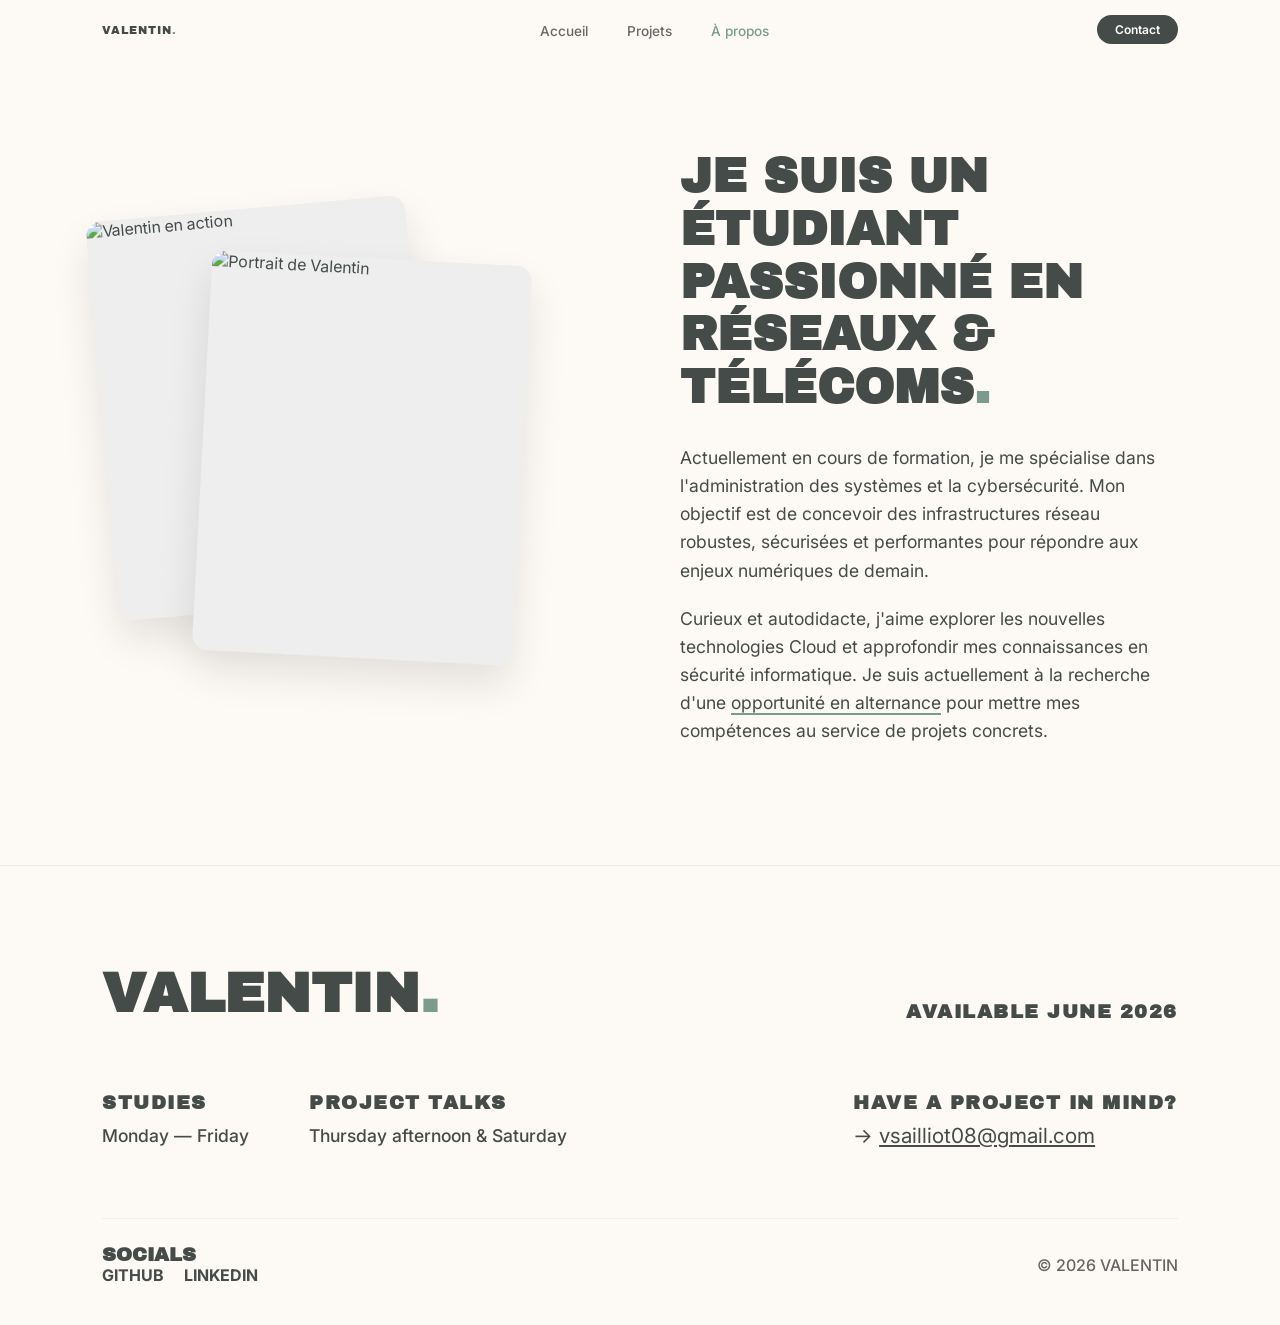
==== about.html @ 7d24713d "fix: structure pour GitHub Pages" ====
<!DOCTYPE html>
<html lang="fr">
<head>
    <meta charset="UTF-8">
    <meta name="viewport" content="width=device-width, initial-scale=1.0">
    <title>À propos | Valentin Sailliot</title>
    <link href="https://fonts.googleapis.com/css2?family=Archivo+Black&family=Inter:wght@100;200;300;400;500;600&display=swap" rel="stylesheet">
    <link rel="stylesheet" href="css/style.css">
    <link rel="stylesheet" href="https://cdnjs.cloudflare.com/ajax/libs/font-awesome/6.5.1/css/all.min.css">
</head>
<body>

    <header>
        <nav>
            <div class="logo" id="rotateLogo">VALENTIN<span>.</span></div>
            <div class="nav-links">
                <a href="index.html">Accueil</a>
                <a href="index.html#projets">Projets</a>
                <a href="about.html" class="active-link">À propos</a>
            </div>
            <a href="contact.html" class="nav-cta">Contact</a>
        </nav>
    </header>

    <main class="about-section">
        <div class="about-container">
            <div class="about-images">
                <div class="image-wrapper img-1">
                    <img src="images/votre-photo-1.jpg" alt="Valentin en action">
                </div>
                <div class="image-wrapper img-2">
                    <img src="images/votre-photo-2.jpg" alt="Portrait de Valentin">
                </div>
            </div>

            <div class="about-content">
                <h1 class="about-title">JE SUIS UN ÉTUDIANT PASSIONNÉ EN RÉSEAUX & TÉLÉCOMS<span>.</span></h1>
                <p class="about-text">
                    Actuellement en cours de formation, je me spécialise dans l'administration des systèmes et la cybersécurité. Mon objectif est de concevoir des infrastructures réseau robustes, sécurisées et performantes pour répondre aux enjeux numériques de demain.
                </p>
                <p class="about-text">
                    Curieux et autodidacte, j'aime explorer les nouvelles technologies Cloud et approfondir mes connaissances en sécurité informatique. Je suis actuellement à la recherche d'une <u>opportunité en alternance</u> pour mettre mes compétences au service de projets concrets.
                </p>
            </div>
        </div>
    </main>

    <footer class="site-footer">
        <div class="footer-row-1">
            <h2 class="footer-name-massive">VALENTIN<span>.</span></h2>
            <div class="footer-status">
                <p class="caps bold-label">AVAILABLE JUNE 2026</p>
            </div>
        </div>
        <div class="footer-row-2">
            <div class="footer-col-left">
                <div class="info-group">
                    <span class="caps bold-label">STUDIES</span>
                    <p>Monday — Friday</p>
                </div>
                <div class="info-group">
                    <span class="caps bold-label">PROJECT TALKS</span>
                    <p>Thursday afternoon & Saturday</p>
                </div>
            </div>
            <div class="footer-col-right">
                <p class="caps bold-label section-contact-title">HAVE A PROJECT IN MIND?</p>
                <a href="mailto:vsailliot08@gmail.com" class="footer-mail-link">
                    <span class="arrow">→</span> <u>vsailliot08@gmail.com</u>
                </a>
            </div>
        </div>
        <div class="footer-row-3">
            <div class="footer-socials">
                <span class="archivo-bold">SOCIALS</span>
                <ul class="social-links-list">
                    <li><a href="#" target="_blank">GITHUB</a></li>
                    <li><a href="#" target="_blank">LINKEDIN</a></li>
                </ul>
            </div>
            <p class="copyright-tag">© 2026 VALENTIN</p>
        </div>
    </footer>

    <script src="js/main.js"></script>
</body>
</html>
---- css/style.css ----
/* --- VARIABLES --- */
:root {
    --bg-cream: #fdfaf6;      
    --text-dark: #444b48;     
    --text-grey: #666666;     
    --accent-color: #7d9a8f;

    /* Couleurs des compétences — palette pastel apaisante */
    --c-administrer: #D4A5A5;   /* rose poudré */
    --c-connecter:   #A8C8DB;   /* bleu ciel */
    --c-programmer:  #E8D89A;   /* jaune crème pastel */
    --c-securiser:   #B5D5BC;   /* eucalyptus / menthe */
    --c-surveiller:  #C0B0D6;   /* lavande */
}

/* --- RESET & BASE --- */
* { margin: 0; padding: 0; box-sizing: border-box; }
html { scroll-behavior: smooth; }
body { 
    background-color: var(--bg-cream); 
    color: var(--text-dark); 
    font-family: 'Inter', sans-serif; 
    overflow-x: hidden; 
}

/* --- NAVIGATION --- */
header { 
    padding: 15px 8%; 
    position: fixed; 
    width: 100%; 
    z-index: 100; 
    background: rgba(253, 250, 246, 0.4); 
    backdrop-filter: blur(8px); 
}
nav { 
    display: flex; 
    justify-content: space-between; 
    align-items: center; 
    max-width: 1400px; 
    margin: 0 auto; 
}
.logo { 
    font-family: 'Archivo Black', sans-serif; 
    font-size: 0.7rem; 
    letter-spacing: 1px; 
    cursor: grab; 
    display: inline-block; 
    position: relative; 
    z-index: 110; 
}
.logo span { color: var(--accent-color); }
.nav-links a { 
    text-decoration: none; 
    color: var(--text-grey); 
    font-weight: 500; 
    font-size: 0.85rem; 
    padding-left: 35px; 
    transition: 0.3s;
}
.nav-links a:hover { color: var(--accent-color); }
.nav-cta { 
    background: var(--text-dark); 
    color: white !important; 
    padding: 7px 18px; 
    border-radius: 50px; 
    font-weight: 600; 
    text-decoration: none; 
    font-size: 0.75rem; 
    transition: 0.3s;
}
.nav-cta:hover { background: var(--accent-color); }

/* État actif pour la navigation */
.active-page, .active-link { background: var(--accent-color) !important; color: white !important; }
.active-link { background: transparent !important; color: var(--accent-color) !important; }

/* --- HERO SECTION --- */
.hero-section { 
    height: 100vh; 
    display: flex; 
    flex-direction: column; 
    justify-content: center; 
    align-items: center; 
    position: relative; 
    text-align: center; 
}
.hero-container-centered { 
    position: relative; 
    z-index: 10; 
    display: flex; 
    flex-direction: column; 
    align-items: center; 
}

/* TITRE & EFFET MATRIX */
.huge-text-wrapper { 
    position: relative; 
    display: flex; 
    flex-direction: column; 
    align-items: center; 
    justify-content: center; 
    margin-bottom: 20px; 
}
.huge-hero {
    font-family: 'Archivo Black', sans-serif;
    font-size: clamp(3rem, 15vw, 9.5rem); 
    text-transform: uppercase; 
    line-height: 0.78; 
    letter-spacing: -0.05em;
    color: transparent; 
    -webkit-text-stroke: 1.2px var(--accent-color);
    background-clip: text; 
    -webkit-background-clip: text; 
    transition: all 0.4s ease;
}
.huge-text-wrapper:hover .huge-hero {
    color: transparent;
    -webkit-text-fill-color: transparent; 
    background-image: 
        url('data:image/svg+xml;utf8,<svg xmlns="http://www.w3.org/2000/svg" width="40" height="40"><text x="0" y="20" font-family="monospace" font-size="10" fill="rgba(125, 154, 143, 0.5)">0101</text><text x="20" y="40" font-family="monospace" font-size="10" fill="rgba(125, 154, 143, 0.5)">1010</text></svg>'),
        linear-gradient(rgba(125, 154, 143, 0.3), rgba(125, 154, 143, 0.3));
    background-clip: text !important;
    -webkit-background-clip: text !important;
    background-size: 30px 30px, 100% 100%; 
    animation: matrixRain 2s linear infinite;
}
@keyframes matrixRain { from { background-position: 0 0, 0 0; } to { background-position: 0 60px, 0 0; } }

/* ORBITES */
.orbit-container { 
    position: absolute; 
    top: 50%; 
    left: 50%; 
    transform: translate(-50%, -50%); 
    width: 100%; 
    height: 100%; 
    pointer-events: none; 
}
.orbit-icon { 
    position: absolute; 
    color: var(--accent-color); 
    font-size: 1.4rem; 
    opacity: 0.5; 
    top: 50%; 
    left: 50%; 
}
.i1 { animation: orbit1 18s linear infinite; }
.i2 { animation: orbit2 22s linear infinite reverse; }
.i3 { animation: orbit3 14s linear infinite; }
.i4 { animation: orbit4 28s linear infinite reverse; }

@keyframes orbit1 { from { transform: translate(-50%, -50%) rotate(0deg) translateX(24vw) rotate(0deg); } to { transform: translate(-50%, -50%) rotate(360deg) translateX(24vw) rotate(-360deg); } }
@keyframes orbit2 { from { transform: translate(-50%, -50%) rotate(90deg) translateX(28vw) rotate(-90deg); } to { transform: translate(-50%, -50%) rotate(450deg) translateX(28vw) rotate(-450deg); } }
@keyframes orbit3 { from { transform: translate(-50%, -50%) rotate(180deg) translateX(20vw) rotate(-180deg); } to { transform: translate(-50%, -50%) rotate(540deg) translateX(20vw) rotate(-540deg); } }
@keyframes orbit4 { from { transform: translate(-50%, -50%) rotate(270deg) translateX(33vw) rotate(-270deg); } to { transform: translate(-50%, -50%) rotate(630deg) translateX(33vw) rotate(-630deg); } }

/* --- ÉLÉMENTS DE TEXTE & RÉSEAUX --- */
.name-fine { font-size: 1.2rem; font-weight: 200; letter-spacing: 5px; text-transform: uppercase; margin-bottom: 15px; }
.typewriter-container { height: 1.5rem; margin-bottom: 35px; }
.typewriter-text { 
    font-size: 1.1rem; 
    color: var(--text-grey); 
    border-right: 2px solid var(--accent-color); 
    padding-right: 5px; 
    animation: blink-cursor 0.7s step-end infinite; 
}
@keyframes blink-cursor { 50% { border-color: transparent; } }

.social-links { display: flex; gap: 30px; margin-bottom: 40px; justify-content: center; }
.social-links a { 
    color: var(--text-dark) !important; 
    font-size: 1.3rem; 
    text-decoration: none !important; 
    transition: 0.3s; 
}
.social-links a:hover { color: var(--accent-color) !important; transform: translateY(-3px); }

.btn-primary { 
    background: var(--text-dark); 
    color: white; 
    text-decoration: none; 
    padding: 15px 40px; 
    border-radius: 12px; 
    font-weight: 600; 
    transition: 0.3s; 
}
.btn-primary:hover { transform: scale(1.05); background: var(--accent-color); }

/* --- SECTION COMPÉTENCES (anciennement Selected Work) --- */
.projects-section { 
    padding: 120px 8% 140px;
    background-color: var(--bg-cream); 
    display: flex; 
    flex-direction: column; 
    align-items: center;
}

/* Titre de section */
.projects-title { 
    font-family: 'Luckiest Guy', cursive; 
    font-size: clamp(3rem, 10vw, 6rem); 
    text-transform: uppercase; 
    color: var(--text-dark); 
    margin: 0 0 70px;
    line-height: 0.95;
    text-align: center;
}

.competences-grid {
    width: 100%;
    max-width: 1200px;
    display: flex;
    flex-direction: column;
    gap: 18px;
}

/* Animation reveal au scroll — activée par JS via .reveal-enabled */
.reveal-enabled .competence-card { opacity: 0; }
.reveal-enabled .competence-card.in-view {
    animation: card-reveal 0.7s var(--reveal-delay, 0s) cubic-bezier(.2,.7,.2,1) forwards;
}
@keyframes card-reveal {
    from { opacity: 0; transform: translateY(24px); }
    to { opacity: 1; transform: translateY(0); }
}

.competence-card {
    --card-color: var(--accent-color);
    display: grid;
    grid-template-columns: 80px 1fr auto;
    align-items: center;
    gap: 32px;
    padding: 28px 36px;
    background: white;
    border: 1.5px solid rgba(68, 75, 72, 0.08);
    border-left: 5px solid var(--card-color);
    border-radius: 14px;
    text-decoration: none;
    color: var(--text-dark);
    transition: transform 0.35s cubic-bezier(.2,.7,.2,1), box-shadow 0.35s, border-color 0.3s, background 0.3s;
    position: relative;
    overflow: hidden;
}
.competence-card::before {
    content: '';
    position: absolute;
    inset: 0;
    background: var(--card-color);
    opacity: 0;
    transition: opacity 0.35s;
    z-index: 0;
}
.competence-card > * { position: relative; z-index: 1; }

.competence-card:hover {
    transform: translateX(8px);
    box-shadow: 0 18px 40px rgba(0,0,0,0.08);
    border-color: var(--card-color);
}
.competence-card:hover::before { opacity: 0.06; }

.competence-icon {
    width: 64px;
    height: 64px;
    border-radius: 14px;
    background: var(--card-color);
    color: var(--text-dark);
    display: flex;
    align-items: center;
    justify-content: center;
    font-size: 1.6rem;
    transition: transform 0.35s cubic-bezier(.2,.7,.2,1);
}
.competence-card:hover .competence-icon { transform: rotate(-6deg) scale(1.06); }

.competence-meta { display: flex; flex-direction: column; gap: 4px; }
.competence-number {
    font-family: 'Archivo Black', sans-serif;
    font-size: 0.75rem;
    letter-spacing: 2px;
    color: var(--card-color);
    margin-bottom: 2px;
}
.competence-name {
    font-family: 'Archivo Black', sans-serif;
    font-size: 1.7rem;
    text-transform: uppercase;
    color: var(--text-dark);
    line-height: 1;
    margin: 0;
}
.competence-desc {
    font-size: 0.95rem;
    color: var(--text-grey);
    margin-top: 6px;
}
.competence-arrow {
    font-family: 'Archivo Black', sans-serif;
    font-size: 1.8rem;
    color: var(--card-color);
    transition: transform 0.35s cubic-bezier(.2,.7,.2,1);
}
.competence-card:hover .competence-arrow { transform: translateX(8px); }

/* --- PAGE COMPÉTENCE (détail) --- */
.competence-page { padding: 150px 8% 100px; min-height: 80vh; }
.competence-page-container { max-width: 1100px; margin: 0 auto; }

.competence-hero {
    display: flex;
    align-items: center;
    gap: 40px;
    margin-bottom: 80px;
    padding-bottom: 50px;
    border-bottom: 1.5px solid rgba(68, 75, 72, 0.1);
}
.competence-hero-icon {
    flex-shrink: 0;
    width: 130px;
    height: 130px;
    border-radius: 24px;
    background: var(--page-color, var(--accent-color));
    color: var(--text-dark);
    display: flex;
    align-items: center;
    justify-content: center;
    font-size: 3.4rem;
    box-shadow: 0 18px 40px rgba(0,0,0,0.08);
}
.competence-hero-text { flex: 1; }
.competence-hero-number {
    font-family: 'Archivo Black', sans-serif;
    font-size: 0.85rem;
    letter-spacing: 3px;
    color: var(--page-color, var(--accent-color));
    margin-bottom: 12px;
    display: block;
}
.competence-hero-title {
    font-family: 'Archivo Black', sans-serif;
    font-size: clamp(2.5rem, 6vw, 4.5rem);
    text-transform: uppercase;
    line-height: 1;
    color: var(--text-dark);
    margin-bottom: 18px;
}
.competence-hero-title span { color: var(--page-color, var(--accent-color)); }
.competence-hero-desc {
    font-size: 1.15rem;
    color: var(--text-grey);
    line-height: 1.5;
    max-width: 600px;
}

/* Note pour compétences de parcours (Sécuriser, Surveiller) */
.parcours-note {
    display: flex;
    align-items: flex-start;
    gap: 14px;
    background: rgba(125, 154, 143, 0.07);
    border-left: 3px solid var(--page-color, var(--accent-color));
    padding: 18px 22px;
    border-radius: 0 10px 10px 0;
    color: var(--text-grey);
    font-size: 0.95rem;
    line-height: 1.55;
    margin-bottom: 55px;
}
.parcours-note i {
    color: var(--page-color, var(--accent-color));
    font-size: 1.1rem;
    margin-top: 2px;
    flex-shrink: 0;
}
.parcours-note strong { color: var(--text-dark); font-weight: 600; }

/* Section par année */
.year-section { margin-bottom: 70px; }
.year-header {
    display: flex;
    align-items: baseline;
    gap: 20px;
    margin-bottom: 35px;
}
.year-tag {
    font-family: 'Archivo Black', sans-serif;
    font-size: 2.2rem;
    color: var(--page-color, var(--accent-color));
    text-transform: uppercase;
    white-space: nowrap;
    flex-shrink: 0;
}
.year-label {
    font-size: 0.85rem;
    color: var(--text-grey);
    text-transform: uppercase;
    letter-spacing: 2px;
}
.year-line {
    flex: 1;
    height: 1px;
    background: rgba(68, 75, 72, 0.15);
    align-self: center;
}

.ac-list { display: flex; flex-direction: column; gap: 24px; }
.ac-card {
    background: white;
    border-radius: 14px;
    padding: 0;
    border: 1.5px solid rgba(68, 75, 72, 0.08);
    transition: border-color 0.3s, box-shadow 0.3s;
    overflow: hidden;
}
.ac-card:hover {
    border-color: var(--page-color, var(--accent-color));
    box-shadow: 0 14px 32px rgba(0,0,0,0.06);
}
.ac-header {
    display: flex;
    align-items: center;
    gap: 14px;
    padding: 26px 34px;
    cursor: pointer;
    flex-wrap: wrap;
    position: relative;
    user-select: none;
}
.ac-header::after {
    content: '+';
    position: absolute;
    right: 30px;
    top: 50%;
    transform: translateY(-50%);
    font-family: 'Archivo Black', sans-serif;
    font-size: 1.3rem;
    color: var(--page-color, var(--accent-color));
    opacity: 0.5;
    transition: opacity 0.3s;
}
.ac-card.open .ac-header::after { content: '\2212'; opacity: 0.8; }
.ac-code {
    font-family: 'Archivo Black', sans-serif;
    font-size: 0.7rem;
    letter-spacing: 1.5px;
    background: var(--page-color, var(--accent-color));
    color: var(--text-dark);
    padding: 6px 12px;
    border-radius: 6px;
    flex-shrink: 0;
}
.ac-title {
    font-family: 'Inter', sans-serif;
    font-weight: 600;
    font-size: 1.05rem;
    color: var(--text-dark);
    line-height: 1.4;
    margin: 0;
    padding-right: 40px;
}
.ac-content {
    max-height: 0;
    overflow: hidden;
    transition: max-height 0.5s cubic-bezier(.2,.7,.2,1), padding 0.4s;
    padding: 0 34px;
}
.ac-card.open .ac-content {
    max-height: 3000px;
    padding: 0 34px 32px;
    border-top: 1px solid rgba(68, 75, 72, 0.07);
}
.ac-detail { margin-bottom: 22px; }
.ac-detail:last-child { margin-bottom: 0; }
.ac-detail-label {
    font-family: 'Archivo Black', sans-serif;
    font-size: 0.68rem;
    letter-spacing: 1.5px;
    text-transform: uppercase;
    color: var(--page-color, var(--accent-color));
    margin-bottom: 8px;
    margin-top: 22px;
    display: block;
}
.ac-detail:first-child .ac-detail-label { margin-top: 24px; }
.ac-detail p {
    font-size: 0.95rem;
    line-height: 1.65;
    color: var(--text-dark);
    margin: 0;
}
.ac-placeholder {
    font-style: italic;
    color: var(--text-grey);
    opacity: 0.7;
    padding: 14px 18px;
    border-left: 3px solid rgba(68, 75, 72, 0.15);
    background: rgba(125, 154, 143, 0.04);
    border-radius: 0 8px 8px 0;
}

/* Back link */
.back-link {
    display: inline-flex;
    align-items: center;
    gap: 10px;
    color: var(--text-grey);
    text-decoration: none;
    font-size: 0.9rem;
    margin-bottom: 40px;
    transition: color 0.3s, transform 0.3s;
}
.back-link:hover { color: var(--page-color, var(--accent-color)); transform: translateX(-4px); }

@media (max-width: 768px) {
    .competence-card {
        grid-template-columns: 60px 1fr auto;
        gap: 20px;
        padding: 22px;
    }
    .competence-icon { width: 50px; height: 50px; font-size: 1.3rem; }
    .competence-name { font-size: 1.3rem; }
    .competence-desc { font-size: 0.85rem; }

    .competence-hero { flex-direction: column; align-items: flex-start; gap: 24px; }
    .competence-hero-icon { width: 90px; height: 90px; font-size: 2.4rem; }


}

/* --- PAGE CONTACT --- */
.contact-section { padding: 150px 8% 100px; min-height: 80vh; display: flex; justify-content: center; }
.contact-container { width: 100%; max-width: 700px; }
.contact-title { 
    font-family: 'Archivo Black', sans-serif; 
    font-size: clamp(2.5rem, 6vw, 4.5rem); 
    text-transform: uppercase; 
    margin-bottom: 5px; 
    color: var(--text-dark); 
}
.contact-title span { color: var(--accent-color); }
.contact-subtitle { font-size: 1.1rem; color: var(--text-grey); margin-bottom: 40px; line-height: 1.5; }
.contact-form { display: flex; flex-direction: column; gap: 35px; }
.form-group { display: flex; flex-direction: column; gap: 12px; }
.form-group input, .form-group textarea {
    padding: 18px; 
    background: transparent; 
    border: 1.5px solid rgba(68, 75, 72, 0.2);
    border-radius: 8px; 
    font-family: 'Inter', sans-serif; 
    color: var(--text-dark); 
    transition: 0.3s;
}
.form-group input:focus, .form-group textarea:focus { 
    outline: none; 
    border-color: var(--accent-color); 
    background: #ffffff; 
}
.btn-submit {
    background: var(--text-dark); 
    color: white; 
    border: none; 
    padding: 22px;
    border-radius: 8px; 
    cursor: pointer; 
    transition: 0.3s; 
    margin-top: 15px;
}
.btn-submit:hover { background: var(--accent-color); transform: translateY(-2px); }

/* --- PAGE À PROPOS --- */
.about-section { padding: 150px 8% 100px; min-height: 80vh; display: flex; justify-content: center; align-items: center; }
.about-container { display: grid; grid-template-columns: 1fr 1fr; gap: 80px; max-width: 1200px; align-items: center; }

.about-images { position: relative; height: 500px; }
.image-wrapper {
    position: absolute;
    width: 320px;
    height: 400px;
    overflow: hidden;
    border-radius: 15px;
    box-shadow: 0 20px 40px rgba(0,0,0,0.1);
    background-color: #eee;
}
.image-wrapper img { width: 100%; height: 100%; object-fit: cover; }
.img-1 { z-index: 1; transform: rotate(-5deg); top: 0; left: 0; }
.img-2 { z-index: 2; transform: rotate(3deg); top: 50px; left: 100px; }

.about-title {
    font-family: 'Archivo Black', sans-serif;
    font-size: clamp(2rem, 4vw, 3rem);
    line-height: 1.1;
    color: var(--text-dark);
    margin-bottom: 30px;
    text-transform: uppercase;
}
.about-title span { color: var(--accent-color); }
.about-text { font-size: 1.1rem; line-height: 1.6; color: var(--text-dark); margin-bottom: 20px; }
.about-text u { text-decoration: none; border-bottom: 2px solid var(--accent-color); }

/* --- FOOTER --- */
.site-footer { 
    padding: 100px 8% 40px; 
    background-color: var(--bg-cream); 
    display: flex; 
    flex-direction: column; 
    gap: 70px; 
    border-top: 1px solid rgba(125, 154, 143, 0.15); 
}
.footer-row-1 { display: flex; justify-content: space-between; align-items: flex-end; }
.footer-name-massive { 
    font-family: 'Archivo Black', sans-serif; 
    font-size: clamp(2rem, 5vw, 3.5rem); 
    line-height: 1; 
    text-transform: uppercase; 
    color: var(--text-dark); 
    margin: 0; 
}
.footer-name-massive span { color: var(--accent-color); }
.caps { text-transform: uppercase; font-size: 1.2rem; letter-spacing: 1.5px; }
.bold-label { font-family: 'Archivo Black', sans-serif; font-weight: 900; }

.footer-row-2 { display: flex; justify-content: space-between; align-items: flex-start; flex-wrap: wrap; gap: 40px; }
.footer-col-left { display: flex; gap: 60px; }
.info-group p { margin-top: 12px; font-weight: 500; font-size: 1.1rem; }
.section-contact-title { font-size: 1.2rem !important; margin-bottom: 10px; }
.footer-mail-link { display: block; font-size: 1.3rem; color: var(--text-dark); text-decoration: none; margin-top: 8px; transition: 0.3s; }
.footer-mail-link:hover { color: var(--accent-color); }

.footer-row-3 { display: flex; justify-content: space-between; align-items: center; border-top: 1px solid rgba(125, 154, 143, 0.1); padding-top: 25px; }
.archivo-bold { font-family: 'Archivo Black', sans-serif; font-weight: 900; font-size: 1.2rem; }
.social-links-list { list-style: none; display: flex; gap: 20px; }
.social-links-list a { 
    text-decoration: none; 
    color: var(--text-dark) !important; 
    font-weight: 700; 
}
.social-links-list a:hover { color: var(--accent-color) !important; }
.copyright-tag { font-size: 1rem; color: var(--text-grey); font-weight: 500; }

/* --- RESPONSIVE --- */
@media (max-width: 992px) {
    .about-container { grid-template-columns: 1fr; gap: 50px; text-align: center; }
    .about-images { height: 450px; display: flex; justify-content: center; }
    .image-wrapper { position: relative; width: 250px; height: 320px; left: auto !important; top: auto !important; }
    .img-1 { transform: rotate(-3deg) translateX(20px); }
    .img-2 { transform: rotate(2deg) translateX(-20px); }
}

@media (max-width: 768px) { 
    .footer-row-1, .footer-row-2, .footer-row-3 { flex-direction: column; align-items: flex-start; gap: 25px; } 
    .footer-col-left { flex-direction: column; gap: 20px; }
    .footer-name-massive { font-size: 3rem; } 
}
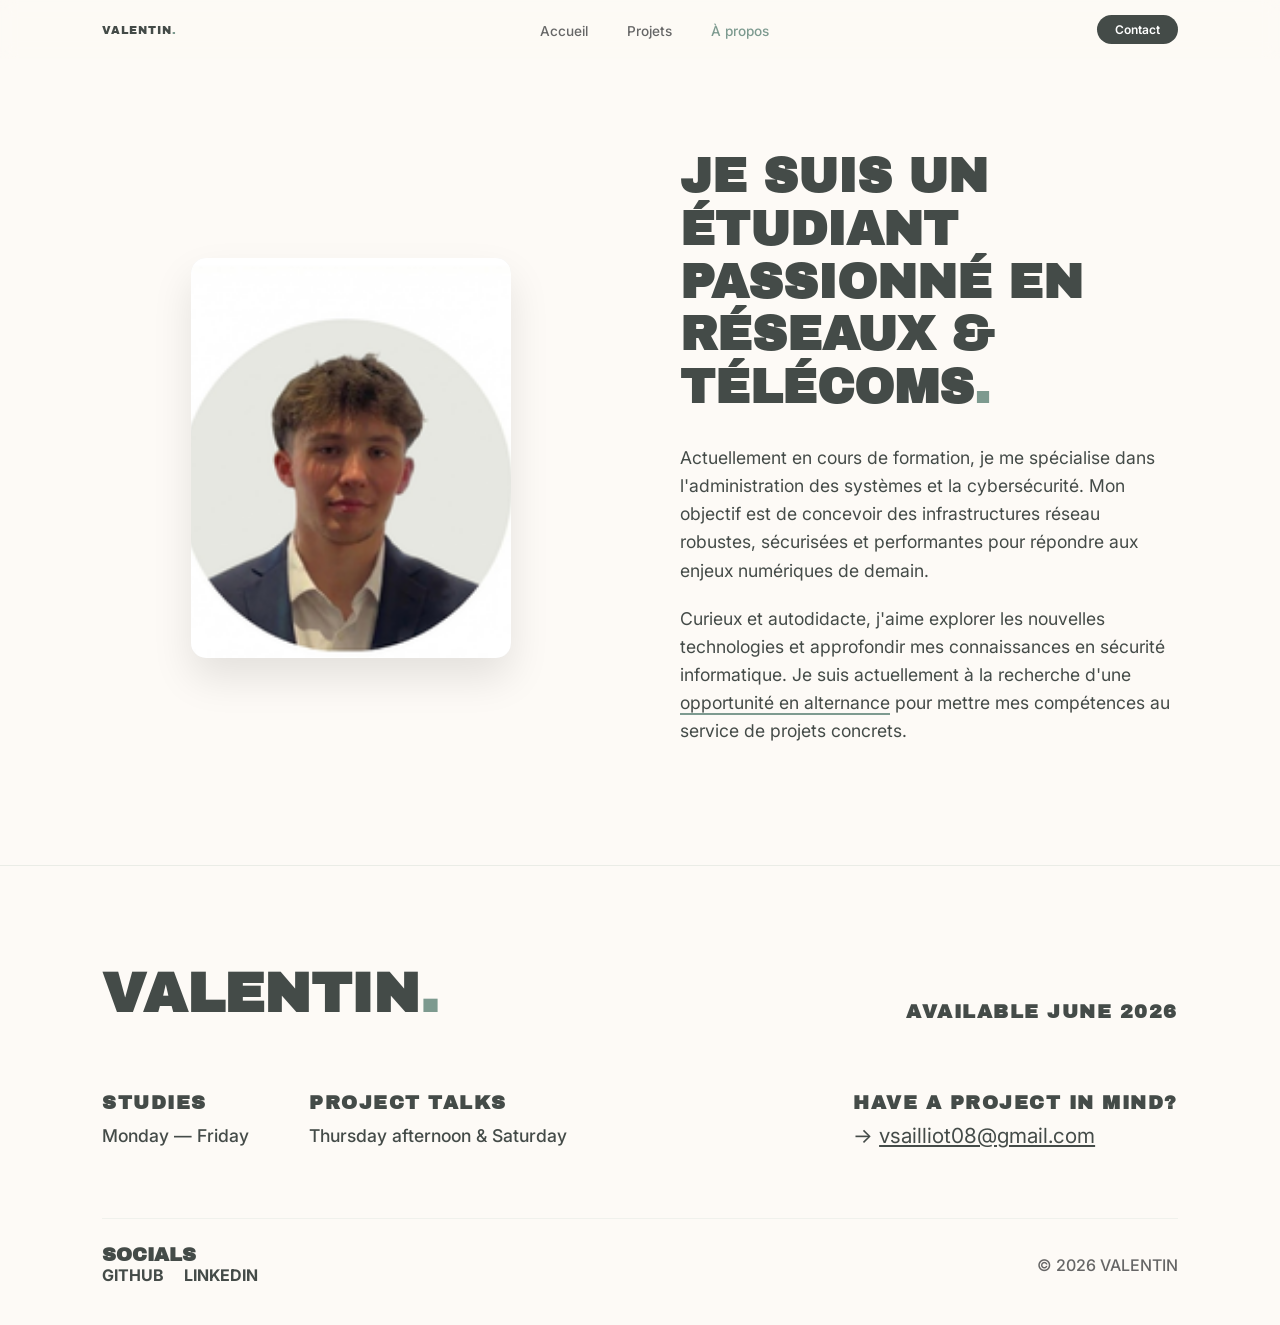
==== commit 87fe0a1e: "v2" ====
--- a/about.html
+++ b/about.html
@@ -25,11 +25,8 @@
     <main class="about-section">
         <div class="about-container">
             <div class="about-images">
-                <div class="image-wrapper img-1">
-                    <img src="images/votre-photo-1.jpg" alt="Valentin en action">
-                </div>
                 <div class="image-wrapper img-2">
-                    <img src="images/votre-photo-2.jpg" alt="Portrait de Valentin">
+                    <img src="images/image-valentin.png" alt="Portrait de Valentin">
                 </div>
             </div>
 
@@ -39,7 +36,7 @@
                     Actuellement en cours de formation, je me spécialise dans l'administration des systèmes et la cybersécurité. Mon objectif est de concevoir des infrastructures réseau robustes, sécurisées et performantes pour répondre aux enjeux numériques de demain.
                 </p>
                 <p class="about-text">
-                    Curieux et autodidacte, j'aime explorer les nouvelles technologies Cloud et approfondir mes connaissances en sécurité informatique. Je suis actuellement à la recherche d'une <u>opportunité en alternance</u> pour mettre mes compétences au service de projets concrets.
+                    Curieux et autodidacte, j'aime explorer les nouvelles technologies et approfondir mes connaissances en sécurité informatique. Je suis actuellement à la recherche d'une <u>opportunité en alternance</u> pour mettre mes compétences au service de projets concrets.
                 </p>
             </div>
         </div>
--- a/css/style.css
+++ b/css/style.css
@@ -488,6 +488,13 @@
     color: var(--text-dark);
     margin: 0;
 }
+.ac-trace {
+    width: 100%;
+    border-radius: 10px;
+    border: 1.5px solid rgba(68, 75, 72, 0.1);
+    margin-top: 24px;
+    box-shadow: 0 8px 24px rgba(0,0,0,0.05);
+}
 .ac-placeholder {
     font-style: italic;
     color: var(--text-grey);
@@ -571,9 +578,8 @@
 .about-section { padding: 150px 8% 100px; min-height: 80vh; display: flex; justify-content: center; align-items: center; }
 .about-container { display: grid; grid-template-columns: 1fr 1fr; gap: 80px; max-width: 1200px; align-items: center; }
 
-.about-images { position: relative; height: 500px; }
+.about-images { position: relative; height: 500px; display: flex; justify-content: center; align-items: center; }
 .image-wrapper {
-    position: absolute;
     width: 320px;
     height: 400px;
     overflow: hidden;
@@ -582,8 +588,6 @@
     background-color: #eee;
 }
 .image-wrapper img { width: 100%; height: 100%; object-fit: cover; }
-.img-1 { z-index: 1; transform: rotate(-5deg); top: 0; left: 0; }
-.img-2 { z-index: 2; transform: rotate(3deg); top: 50px; left: 100px; }
 
 .about-title {
     font-family: 'Archivo Black', sans-serif;
@@ -640,10 +644,8 @@
 /* --- RESPONSIVE --- */
 @media (max-width: 992px) {
     .about-container { grid-template-columns: 1fr; gap: 50px; text-align: center; }
-    .about-images { height: 450px; display: flex; justify-content: center; }
-    .image-wrapper { position: relative; width: 250px; height: 320px; left: auto !important; top: auto !important; }
-    .img-1 { transform: rotate(-3deg) translateX(20px); }
-    .img-2 { transform: rotate(2deg) translateX(-20px); }
+    .about-images { height: auto; display: flex; justify-content: center; }
+    .image-wrapper { width: 250px; height: 320px; }
 }
 
 @media (max-width: 768px) { 
